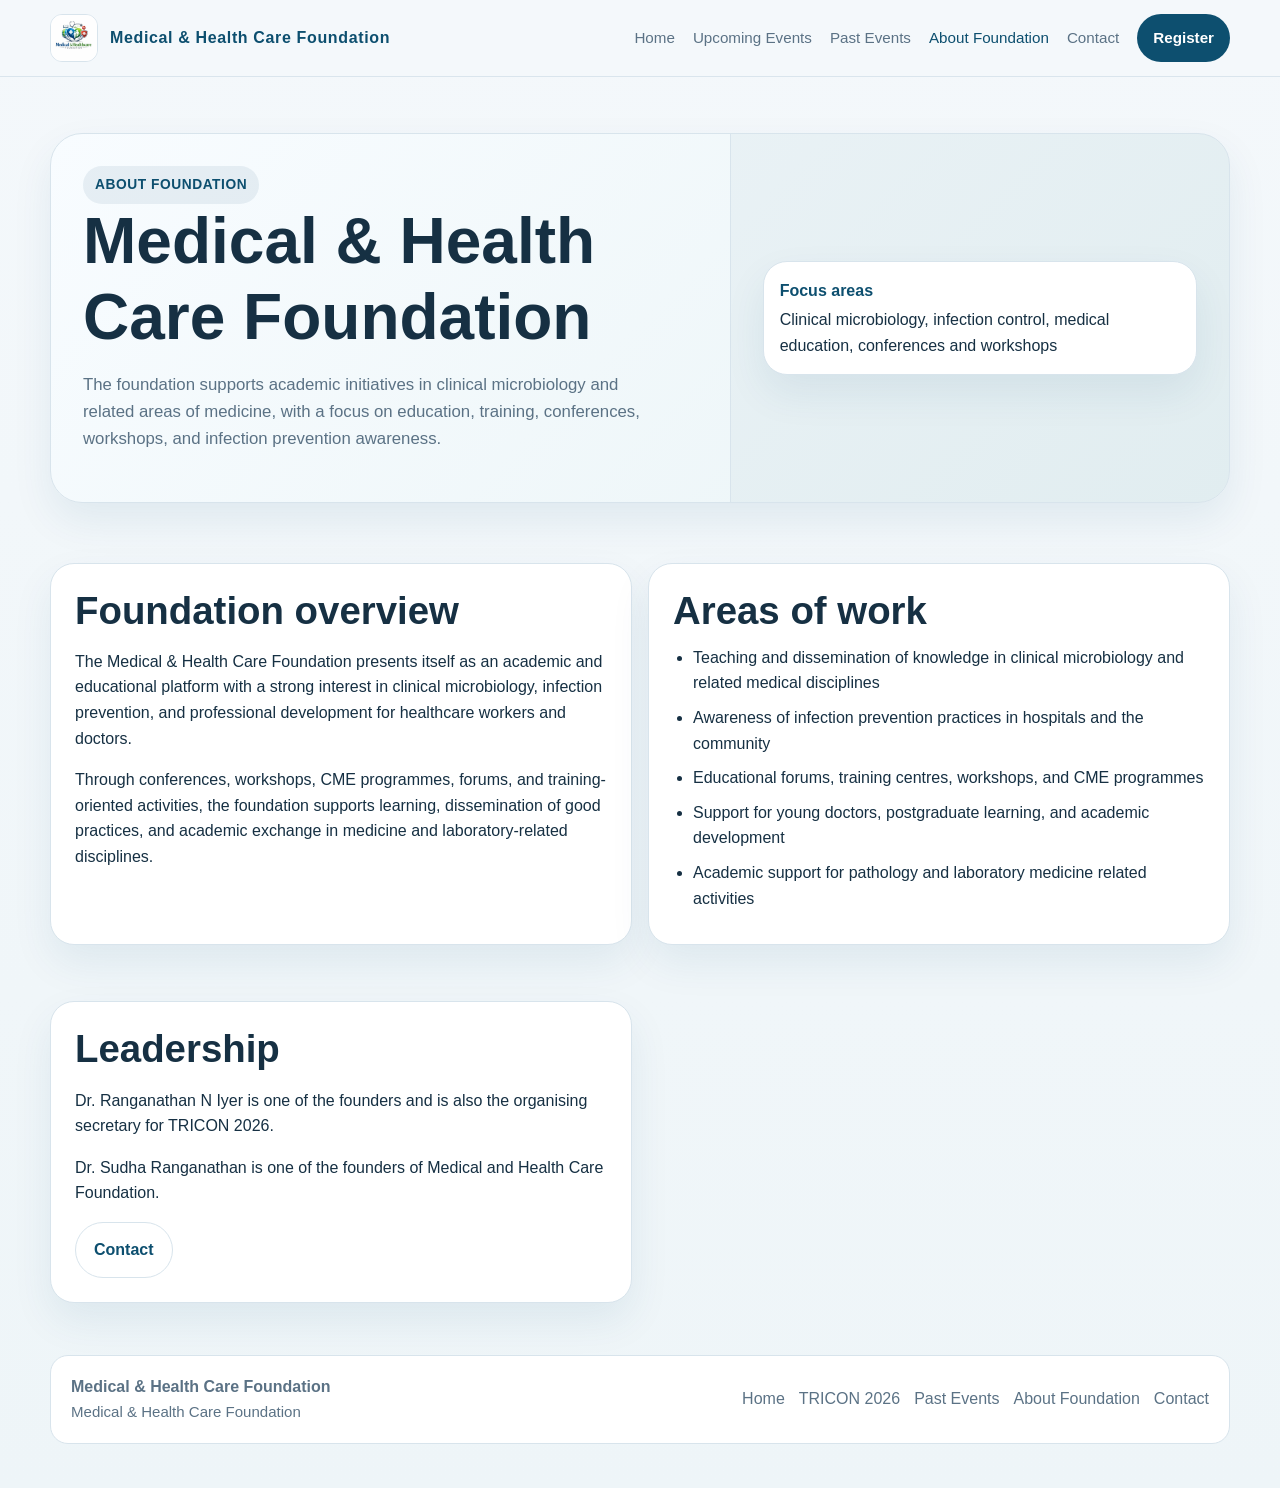
==== index.html @ 216b5c75 "Rename about-foundation.html to index.html" ====
<!DOCTYPE html>
<html lang="en">
<head>
  <meta charset="UTF-8" />
  <meta name="viewport" content="width=device-width, initial-scale=1.0" />
  <title>About Foundation</title>
  <link rel="stylesheet" href="styles.css" />
</head>
<body>
  <header class="site-header">
    <div class="container nav-wrap">
      <div class="brand">
        <img src="assets/foundation-logo.jpeg" alt="Medical &amp; Health Care Foundation logo" />
        <div class="brand-text">
          <strong>Medical & Health Care Foundation</strong>
        </div>
      </div>
      <button class="menu-toggle" id="menuToggle" aria-label="Toggle menu">☰</button>
      <nav class="nav-links" id="navLinks">
        <a href="index.html">Home</a>
        <a href="tricon-2026.html">Upcoming Events</a>
        <a href="past-events.html">Past Events</a>
        <a href="about-foundation.html" class="active">About Foundation</a>
        <a href="contact.html">Contact</a>
        <a href="https://forms.gle/6FyqQYYERFJWdzvt6" target="_blank" rel="noopener" class="nav-cta">Register</a>
      </nav>
    </div>
  </header>
  
<main>
  <section class="page-hero">
    <div class="container">
      <div class="hero-card">
        <div class="hero-copy">
          <div class="eyebrow">About Foundation</div>
          <h1>Medical &amp; Health Care Foundation</h1>
          <p class="lead">
            The foundation supports academic initiatives in clinical microbiology and related areas of medicine, with a focus on education, training, conferences, workshops, and infection prevention awareness.
          </p>
        </div>
        <div class="hero-side centered">
          
          <div class="info-card">
            <strong>Focus areas</strong>
            <div>Clinical microbiology, infection control, medical education, conferences and workshops</div>
          </div>
        </div>
      </div>
    </div>
  </section>

  <section>
    <div class="container grid-2">
      <div class="card">
        <h2>Foundation overview</h2>
        <p>
          The Medical &amp; Health Care Foundation presents itself as an academic and educational platform with a strong interest in clinical microbiology, infection prevention, and professional development for healthcare workers and doctors.
        </p>
        <p>
          Through conferences, workshops, CME programmes, forums, and training-oriented activities, the foundation supports learning, dissemination of good practices, and academic exchange in medicine and laboratory-related disciplines.
        </p>
      </div>
      <div class="card">
        <h2>Areas of work</h2>
        <ul class="clean">
          <li>Teaching and dissemination of knowledge in clinical microbiology and related medical disciplines</li>
          <li>Awareness of infection prevention practices in hospitals and the community</li>
          <li>Educational forums, training centres, workshops, and CME programmes</li>
          <li>Support for young doctors, postgraduate learning, and academic development</li>
          <li>Academic support for pathology and laboratory medicine related activities</li>
        </ul>
      </div>
    </div>
  </section>

  <section>
    <div class="container grid-2">
      <div class="card">
        <h2>Leadership</h2>
        <p>
          Dr. Ranganathan N Iyer is one of the founders and is also the organising secretary for TRICON 2026.
        </p>
          <p>
          Dr. Sudha Ranganathan is one of the founders of Medical and Health Care Foundation.
        </p>
        <div class="cta-row">
          <a class="btn btn-secondary" href="contact.html">Contact</a>
        </div>
      </div>
    </div>
  </section>
</main>

  <footer class="site-footer">
    <div class="container">
      <div class="footer-card">
        <div>
          <strong>Medical & Health Care Foundation</strong><br />
          <span class="small">Medical &amp; Health Care Foundation</span>
        </div>
        <div class="footer-links">
          <a href="index.html">Home</a>
          <a href="tricon-2026.html">TRICON 2026</a>
          <a href="past-events.html">Past Events</a>
        <a href="about-foundation.html">About Foundation</a>
          <a href="contact.html">Contact</a>
        </div>
      </div>
    </div>
  </footer>
  <script src="script.js"></script>
</body>
</html>
---- styles.css ----
:root{
  --bg:#f4f8fb;
  --surface:#ffffff;
  --surface-2:#eef5f8;
  --text:#163043;
  --muted:#5b7285;
  --line:#d8e4ec;
  --primary:#0d4f6f;
  --primary-dark:#09384d;
  --accent:#1c8f90;
  --shadow:0 18px 40px rgba(13,79,111,.08);
  --radius:24px;
  --max:1180px;
}
*{box-sizing:border-box}
html{scroll-behavior:smooth}
body{
  margin:0;
  font-family:Arial,Helvetica,sans-serif;
  background:linear-gradient(180deg,#f4f8fb 0%,#eef5f8 100%);
  color:var(--text);
  line-height:1.6;
}
a{color:inherit;text-decoration:none}
img{max-width:100%;display:block}
.container{width:min(100% - 32px,var(--max));margin:0 auto}
.site-header{
  position:sticky;top:0;z-index:1000;
  overflow:visible;
  background:rgba(244,248,251,.95);
  backdrop-filter:blur(10px);
  border-bottom:1px solid rgba(216,228,236,.95);
}
.nav-wrap{
  display:flex;align-items:center;justify-content:space-between;gap:16px;
  padding:14px 0;
}
.brand strong{display:block;font-size:1rem;letter-spacing:.04em;color:var(--primary)}
.brand span{display:block;font-size:.82rem;color:var(--muted)}
.menu-toggle{
  display:none;border:1px solid var(--line);background:var(--surface);
  padding:10px 12px;border-radius:12px;cursor:pointer
}
.nav-links{display:flex;gap:18px;align-items:center;flex-wrap:wrap}
.nav-links a{font-size:.95rem;color:var(--muted)}
.nav-links a:hover,.nav-links a.active{color:var(--primary)}
.nav-cta{
  background:var(--primary);color:#fff !important;padding:12px 16px;border-radius:999px;font-weight:700
}
.page-hero{padding:56px 0 32px}
.hero-card{
  display:grid;grid-template-columns:1.18fr .9fr;gap:24px;
  background:linear-gradient(135deg,#f8fcff 0%,#eaf4f6 100%);
  border:1px solid var(--line);border-radius:32px;overflow:hidden;box-shadow:var(--shadow)
}
.hero-copy,.hero-side{padding:32px}
.hero-side{background:rgba(13,79,111,.04);border-left:1px solid var(--line)}
.eyebrow{
  display:inline-flex;align-items:center;gap:8px;padding:8px 12px;border-radius:999px;
  background:rgba(13,79,111,.08);color:var(--primary);font-size:.86rem;font-weight:700;
  text-transform:uppercase;letter-spacing:.04em
}
h1,h2,h3,h4{margin:0 0 12px;line-height:1.18}
h1{font-size:clamp(2.2rem,5vw,4rem)}
h2{font-size:clamp(1.6rem,3vw,2.4rem)}
h3{font-size:1.18rem}
.lead{font-size:1.05rem;color:var(--muted);max-width:64ch}
.meta-row,.cta-row,.tag-row{display:flex;flex-wrap:wrap;gap:10px}
.meta-row{margin:22px 0 24px}
.pill{
  background:#fff;border:1px solid var(--line);border-radius:999px;
  padding:10px 14px;font-size:.95rem
}
.btn{
  display:inline-flex;align-items:center;justify-content:center;gap:8px;
  padding:14px 18px;border-radius:999px;font-weight:700;border:1px solid transparent;
  transition:.2s ease
}
.btn-primary{background:var(--primary);color:#fff}
.btn-primary:hover{background:var(--primary-dark)}
.btn-secondary{background:#fff;color:var(--primary);border-color:var(--line)}
.btn-secondary:hover{border-color:rgba(13,79,111,.25)}
section{padding:28px 0}
.section-head{
  display:flex;justify-content:space-between;align-items:end;gap:18px;margin-bottom:18px
}
.section-head p{margin:0;color:var(--muted);max-width:72ch}
.card,.info-card,.link-card,.faculty-card,.session,.timeline-item,.kpi-card{
  background:var(--surface);border:1px solid var(--line);border-radius:var(--radius);box-shadow:var(--shadow)
}
.card{padding:24px}
.info-card{padding:16px}
.info-card strong{display:block;color:var(--primary);margin-bottom:4px}
.kpi-grid,.grid-2,.grid-3,.grid-4,.faculty-grid,.contact-grid,.hotel-grid{
  display:grid;gap:16px
}
.kpi-grid,.grid-4,.contact-grid{grid-template-columns:repeat(4,1fr)}
.grid-3,.hotel-grid{grid-template-columns:repeat(3,1fr)}
.grid-2,.faculty-grid{grid-template-columns:repeat(2,1fr)}
.kpi-card{padding:20px}
.kpi-card strong{display:block;font-size:1.3rem;color:var(--primary);margin-bottom:6px}
.small,.muted{font-size:.94rem;color:var(--muted)}
.clean{margin:12px 0 0;padding-left:20px}
.clean li{margin-bottom:9px}
.note-list,.check-list{list-style:none;padding:0;margin:12px 0 0}
.note-list li,.check-list li{
  position:relative;padding-left:18px;margin-bottom:10px;color:var(--muted)
}
.note-list li::before,.check-list li::before{
  content:"";position:absolute;left:0;top:10px;width:7px;height:7px;border-radius:999px;background:var(--accent)
}
.subnav{
  position:sticky;top:74px;z-index:900
}
.subnav .inner{
  background:#fff;border:1px solid var(--line);border-radius:999px;padding:10px;
  display:flex;gap:8px;flex-wrap:wrap;box-shadow:var(--shadow)
}
.subnav a{padding:10px 14px;border-radius:999px;font-weight:700;font-size:.92rem;color:var(--muted)}
.subnav a:hover,.subnav a.active{background:rgba(13,79,111,.08);color:var(--primary)}
.tabs{display:flex;flex-wrap:wrap;gap:10px;margin-bottom:18px}
.tab-btn{
  border:1px solid var(--line);background:#fff;color:var(--primary);
  border-radius:999px;padding:12px 16px;font-weight:700;cursor:pointer
}
.tab-btn.active{background:var(--primary);color:#fff;border-color:var(--primary)}
.tab-panel{display:none}
.tab-panel.active{display:block}
.session-list{display:grid;gap:14px}
.session{padding:18px;background:#fbfdff}
.session strong{display:block;color:var(--primary);margin-bottom:6px}
.session small{display:block;color:var(--accent);font-weight:700;margin-bottom:6px}
.badge{
  display:inline-flex;padding:8px 12px;border-radius:999px;background:rgba(28,143,144,.12);
  color:var(--accent);font-weight:700;font-size:.85rem;margin-bottom:10px
}
.table-wrap{overflow:auto;border:1px solid var(--line);border-radius:20px;margin-top:14px}
table{width:100%;min-width:860px;border-collapse:collapse;background:#fff}
th,td{padding:14px 16px;border-bottom:1px solid var(--line);text-align:left;font-size:.95rem;vertical-align:top}
th{background:var(--surface-2);color:var(--primary)}
.timeline{display:grid;gap:14px}
.timeline-item{padding:18px}
.timeline-item strong{display:block;color:var(--primary);margin-bottom:6px}
.timeline-item .date{display:inline-block;margin-bottom:8px;padding:6px 10px;border-radius:999px;background:rgba(13,79,111,.08);color:var(--primary);font-size:.85rem;font-weight:700}
.hero-side .info-card + .info-card{margin-top:12px}
.footer-card{
  display:flex;justify-content:space-between;align-items:center;flex-wrap:wrap;gap:14px;
  background:#fff;border:1px solid var(--line);border-radius:18px;padding:18px 20px
}
.footer-links{display:flex;gap:14px;flex-wrap:wrap}
.site-footer{padding:24px 0 44px;color:var(--muted)}
.quote{
  border-left:4px solid var(--accent);padding-left:14px;color:var(--muted);margin:14px 0 0
}
.hero-title-split{display:grid;gap:10px}
@media (max-width:1000px){
  .hero-card,.kpi-grid,.grid-2,.grid-3,.grid-4,.faculty-grid,.contact-grid,.hotel-grid{grid-template-columns:1fr 1fr}
}
@media (max-width:760px){
  .menu-toggle{display:inline-flex; margin-left:auto; flex-shrink:0}
  .nav-wrap{flex-wrap:nowrap; align-items:center}
  .brand{flex:1 1 auto; min-width:0}
  .brand-text strong{font-size:.92rem; line-height:1.15}
  .brand-text span{font-size:.72rem; white-space:nowrap; overflow:hidden; text-overflow:ellipsis}
  .nav-links{display:none;width:100%;flex-direction:column;align-items:stretch;padding-top:8px}
  .nav-links.open{display:flex; position:absolute; left:16px; right:16px; top:100%; background:#fff; border:1px solid var(--line); border-radius:18px; padding:12px; box-shadow:var(--shadow)}
  .nav-cta{text-align:center;width:100%}
  .hero-card,.kpi-grid,.grid-2,.grid-3,.grid-4,.faculty-grid,.contact-grid,.hotel-grid{grid-template-columns:1fr}
  .hero-side{border-left:0;border-top:1px solid var(--line)}
  .section-head{flex-direction:column;align-items:start}
  .subnav{top:66px}
  table{min-width:700px}
}


.brand{display:flex;align-items:center;gap:12px;min-width:0}
.brand img{
  width:48px;height:48px;object-fit:cover;border-radius:12px;
  border:1px solid var(--line);background:#fff;flex-shrink:0
}
.brand-text{min-width:0}
.hero-logo{
  width:min(240px, 70%);
  border-radius:24px;
  background:#fff;
  border:1px solid var(--line);
  padding:10px;
  box-shadow:var(--shadow);
  margin-left:auto;
  margin-right:auto;
}
.hero-side.centered{
  display:flex;
  flex-direction:column;
  justify-content:center;
}
@media (max-width:760px){
  .brand img{width:42px;height:42px}
  .hero-logo{width:min(220px, 78%)}
}
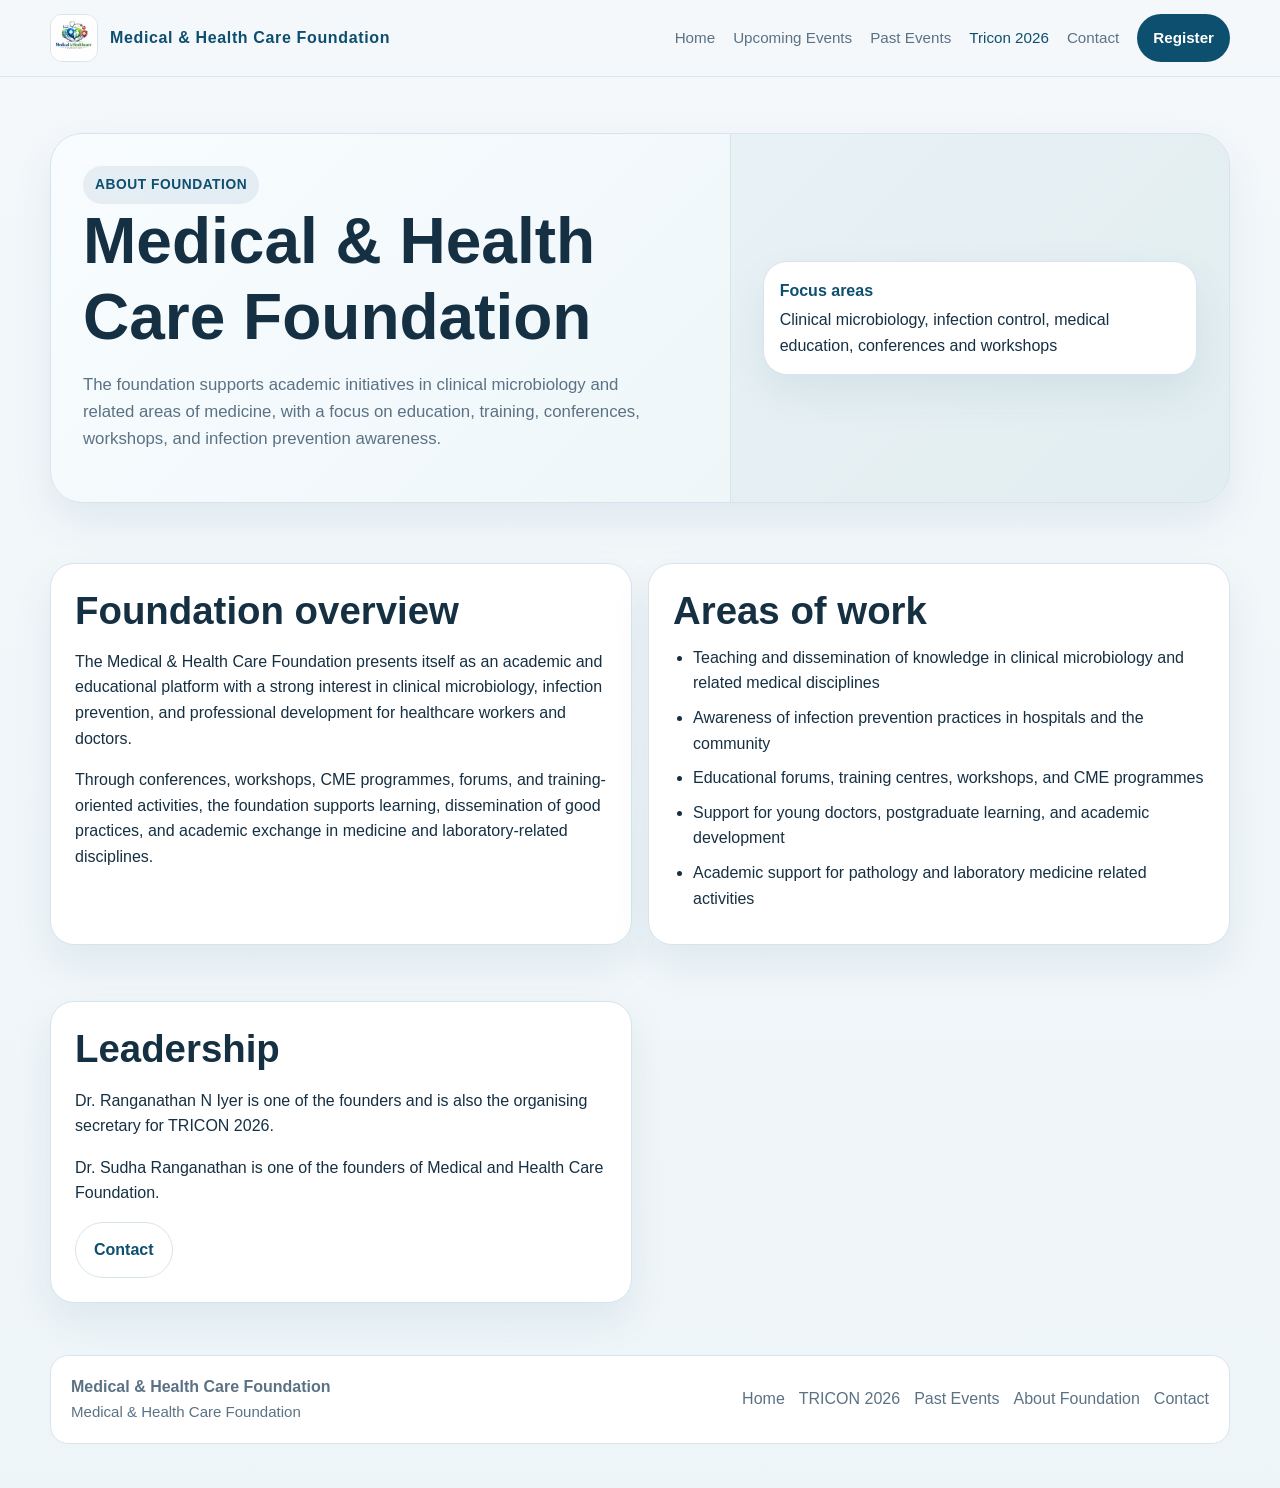
==== commit 1bfc0191: "Update index.html" ====
--- a/index.html
+++ b/index.html
@@ -20,7 +20,7 @@
         <a href="index.html">Home</a>
         <a href="tricon-2026.html">Upcoming Events</a>
         <a href="past-events.html">Past Events</a>
-        <a href="about-foundation.html" class="active">About Foundation</a>
+        <a href="tricon.html" class="active">Tricon 2026</a>
         <a href="contact.html">Contact</a>
         <a href="https://forms.gle/6FyqQYYERFJWdzvt6" target="_blank" rel="noopener" class="nav-cta">Register</a>
       </nav>
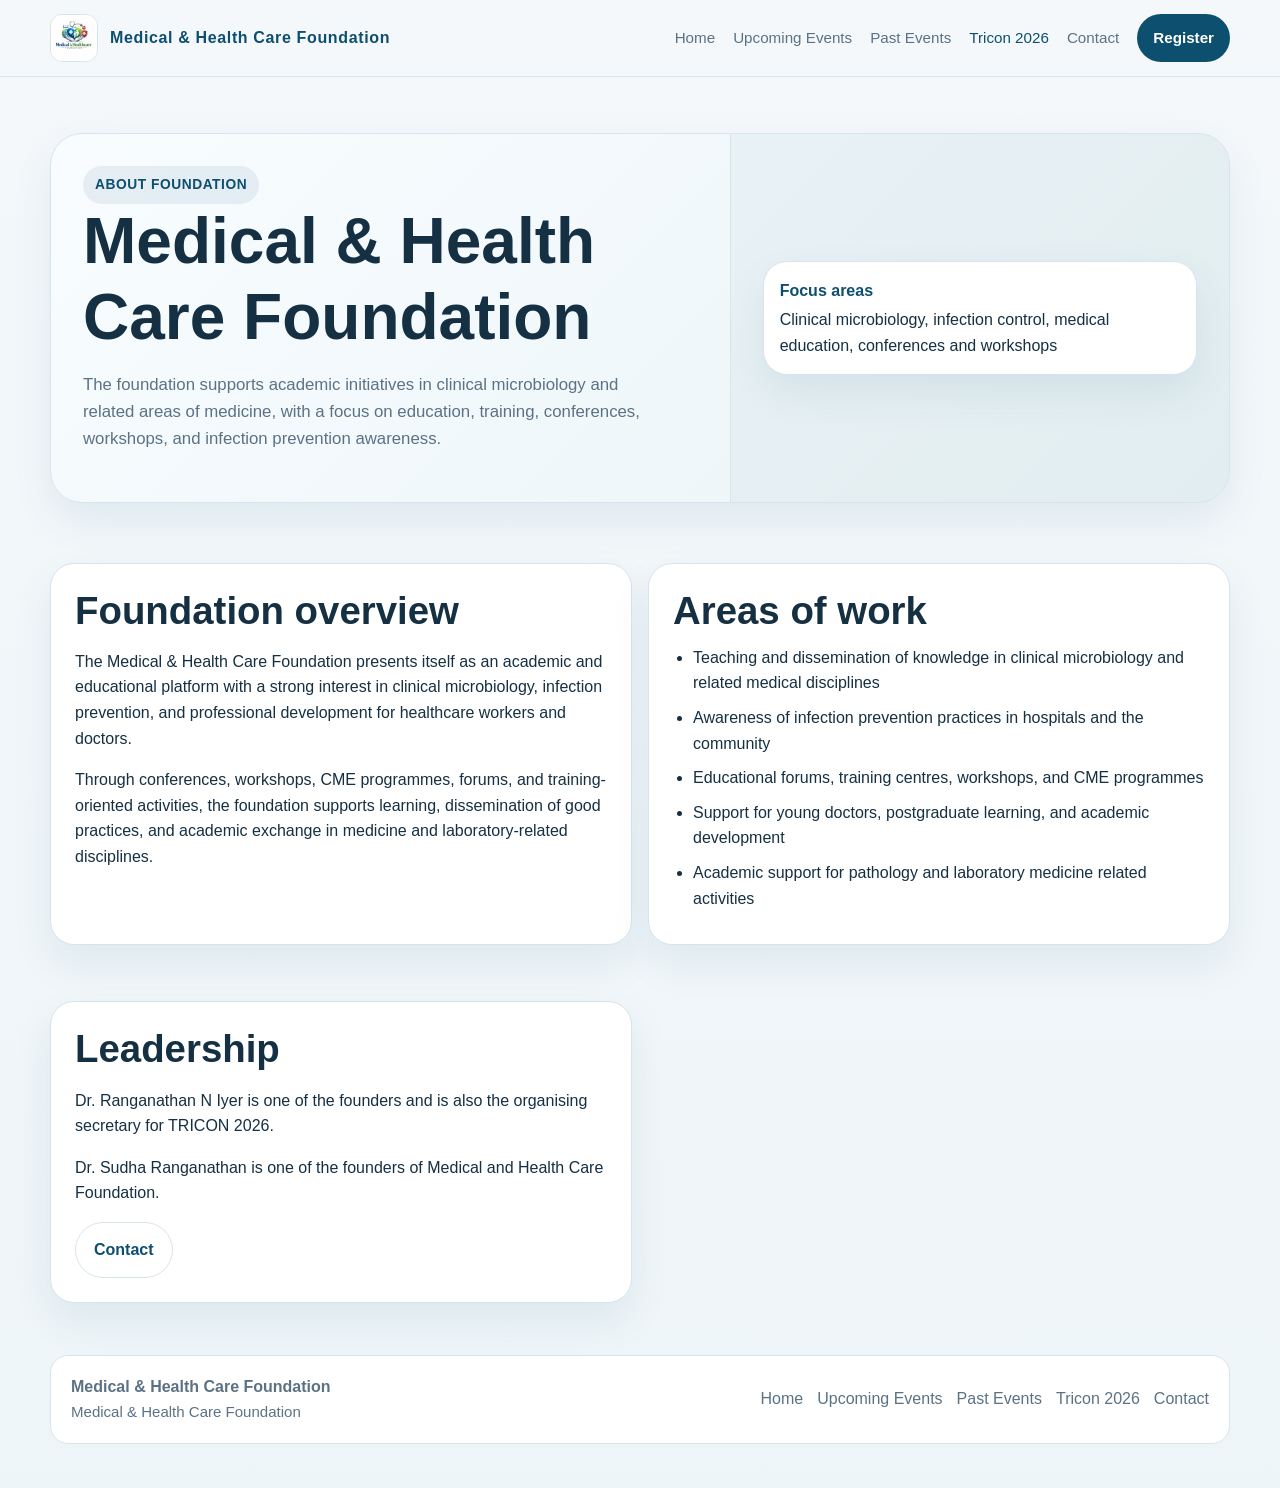
==== commit 3939e6f8: "Update index.html" ====
--- a/index.html
+++ b/index.html
@@ -99,11 +99,11 @@
           <span class="small">Medical &amp; Health Care Foundation</span>
         </div>
         <div class="footer-links">
-          <a href="index.html">Home</a>
-          <a href="tricon-2026.html">TRICON 2026</a>
-          <a href="past-events.html">Past Events</a>
-        <a href="about-foundation.html">About Foundation</a>
-          <a href="contact.html">Contact</a>
+        <a href="index.html">Home</a>
+        <a href="tricon-2026.html">Upcoming Events</a>
+        <a href="past-events.html">Past Events</a>
+        <a href="tricon.html" class="active">Tricon 2026</a>
+        <a href="contact.html">Contact</a>
         </div>
       </div>
     </div>
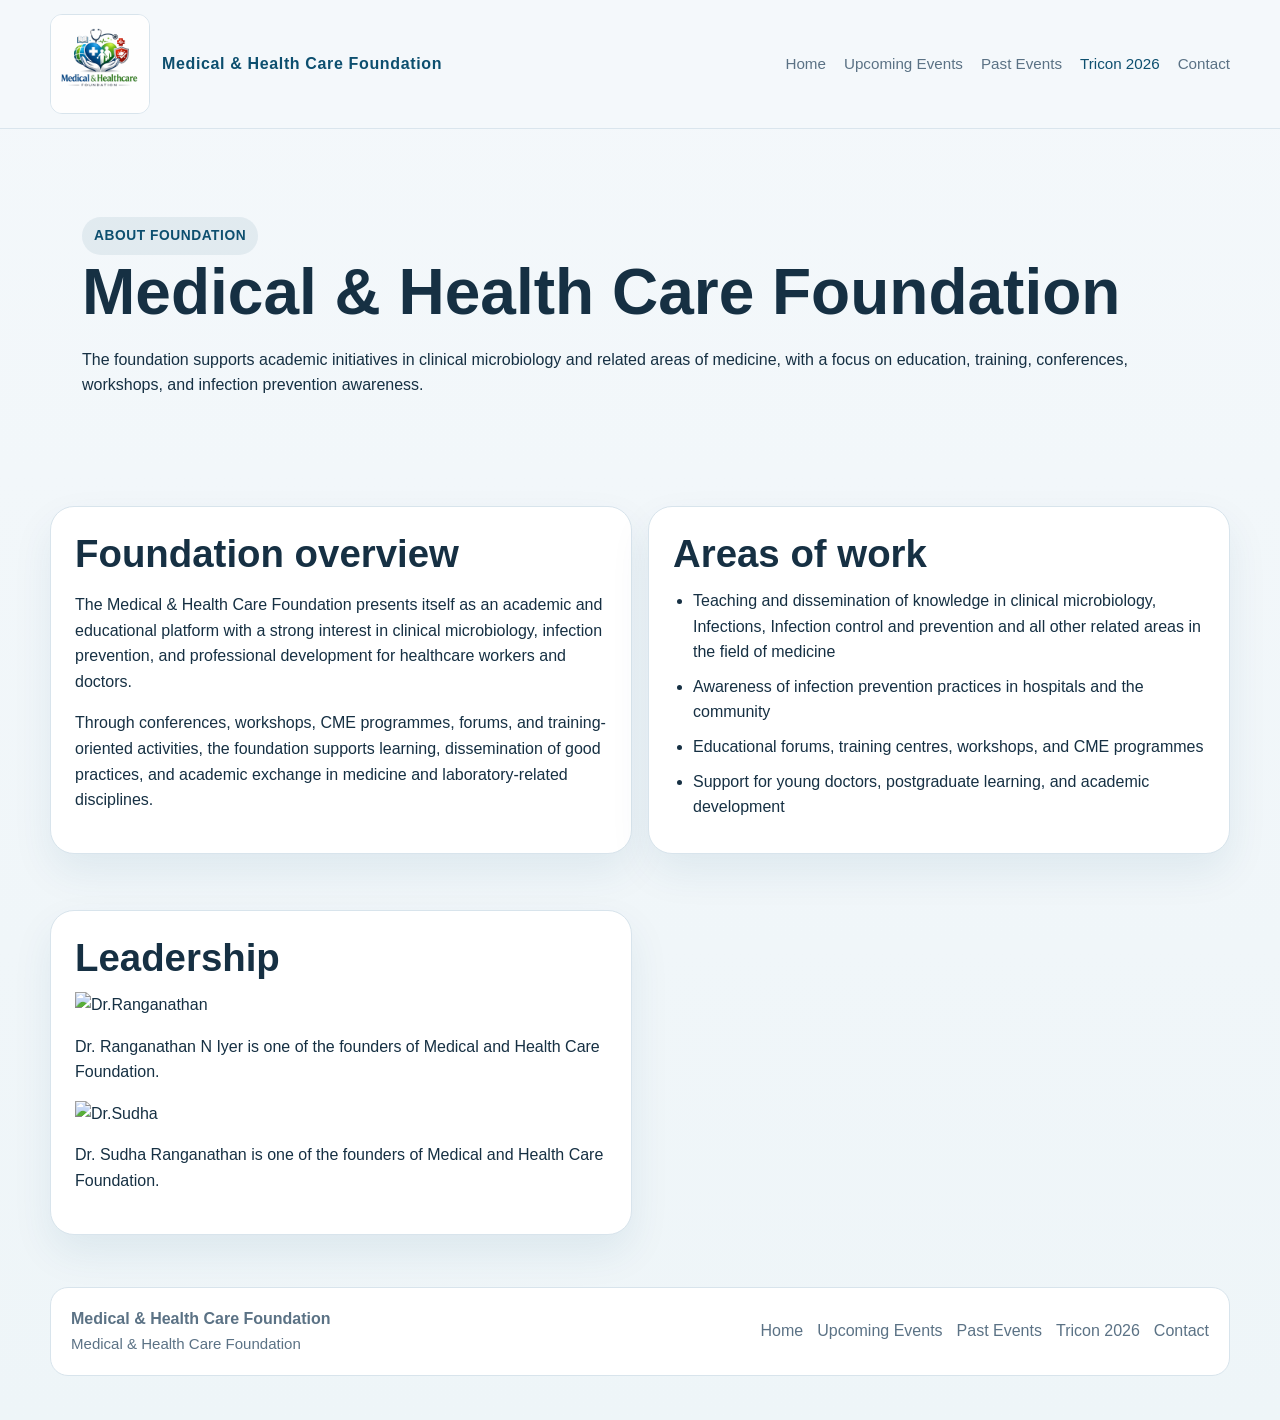
==== commit a9c8a301: "Update index.html" ====
--- a/index.html
+++ b/index.html
@@ -22,7 +22,6 @@
         <a href="past-events.html">Past Events</a>
         <a href="tricon.html" class="active">Tricon 2026</a>
         <a href="contact.html">Contact</a>
-        <a href="https://forms.gle/6FyqQYYERFJWdzvt6" target="_blank" rel="noopener" class="nav-cta">Register</a>
       </nav>
     </div>
   </header>
@@ -30,22 +29,14 @@
 <main>
   <section class="page-hero">
     <div class="container">
-      <div class="hero-card">
+
         <div class="hero-copy">
           <div class="eyebrow">About Foundation</div>
           <h1>Medical &amp; Health Care Foundation</h1>
-          <p class="lead">
+          <p>
             The foundation supports academic initiatives in clinical microbiology and related areas of medicine, with a focus on education, training, conferences, workshops, and infection prevention awareness.
           </p>
         </div>
-        <div class="hero-side centered">
-          
-          <div class="info-card">
-            <strong>Focus areas</strong>
-            <div>Clinical microbiology, infection control, medical education, conferences and workshops</div>
-          </div>
-        </div>
-      </div>
     </div>
   </section>
 
@@ -63,11 +54,12 @@
       <div class="card">
         <h2>Areas of work</h2>
         <ul class="clean">
-          <li>Teaching and dissemination of knowledge in clinical microbiology and related medical disciplines</li>
+          <li>Teaching and dissemination of knowledge in clinical microbiology, Infections,
+Infection control and prevention and all other related areas in the field of
+medicine</li>
           <li>Awareness of infection prevention practices in hospitals and the community</li>
           <li>Educational forums, training centres, workshops, and CME programmes</li>
           <li>Support for young doctors, postgraduate learning, and academic development</li>
-          <li>Academic support for pathology and laboratory medicine related activities</li>
         </ul>
       </div>
     </div>
@@ -77,15 +69,14 @@
     <div class="container grid-2">
       <div class="card">
         <h2>Leadership</h2>
+        <img src="assets/drranganathan.jpg" alt="Dr.Ranganathan" />
         <p>
-          Dr. Ranganathan N Iyer is one of the founders and is also the organising secretary for TRICON 2026.
+          Dr. Ranganathan N Iyer is one of the founders of Medical and Health Care Foundation.
         </p>
+        <img src="assets/Drsudha.jpg" alt="Dr.Sudha" />
           <p>
           Dr. Sudha Ranganathan is one of the founders of Medical and Health Care Foundation.
         </p>
-        <div class="cta-row">
-          <a class="btn btn-secondary" href="contact.html">Contact</a>
-        </div>
       </div>
     </div>
   </section>
--- a/styles.css
+++ b/styles.css
@@ -176,7 +176,7 @@
 
 .brand{display:flex;align-items:center;gap:12px;min-width:0}
 .brand img{
-  width:48px;height:48px;object-fit:cover;border-radius:12px;
+  width:100px;height:100px;object-fit:cover;border-radius:12px;
   border:1px solid var(--line);background:#fff;flex-shrink:0
 }
 .brand-text{min-width:0}
@@ -196,6 +196,6 @@
   justify-content:center;
 }
 @media (max-width:760px){
-  .brand img{width:42px;height:42px}
+  .brand img{width:72px;height:72px}
   .hero-logo{width:min(220px, 78%)}
 }
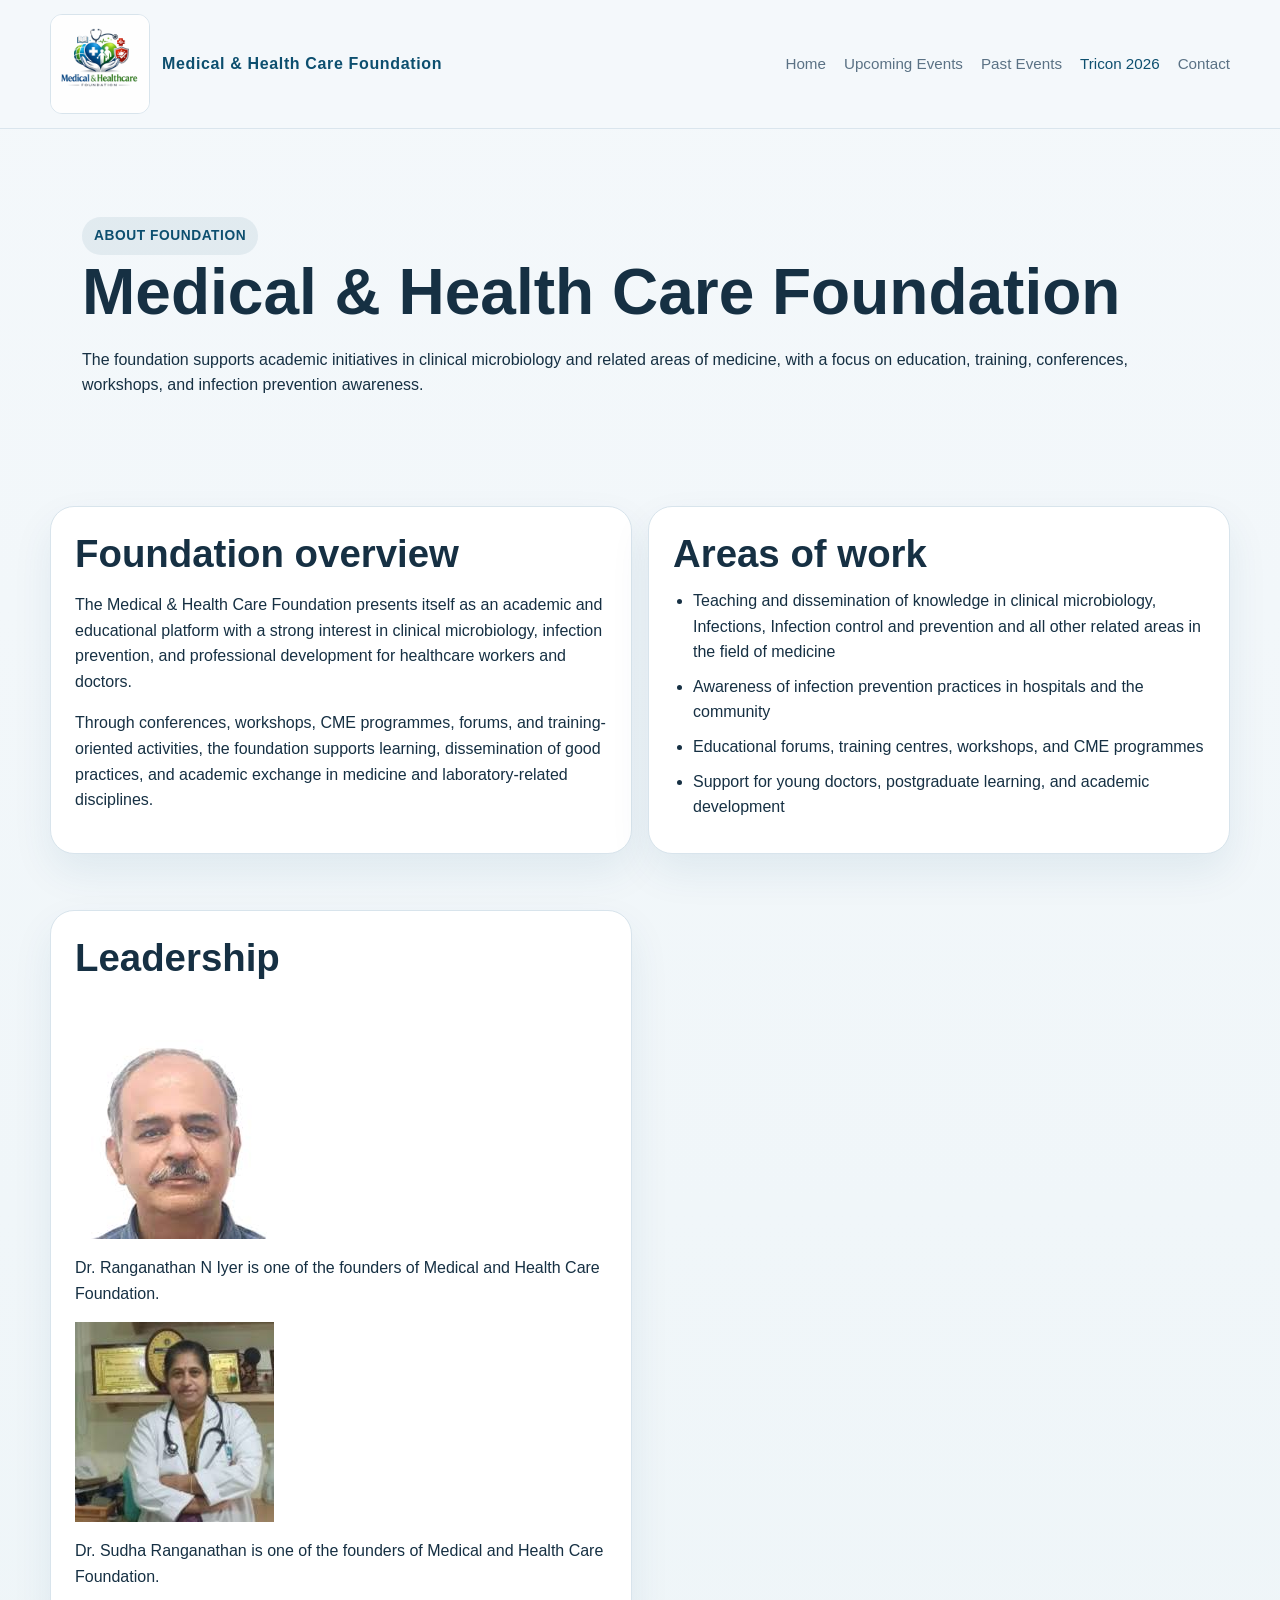
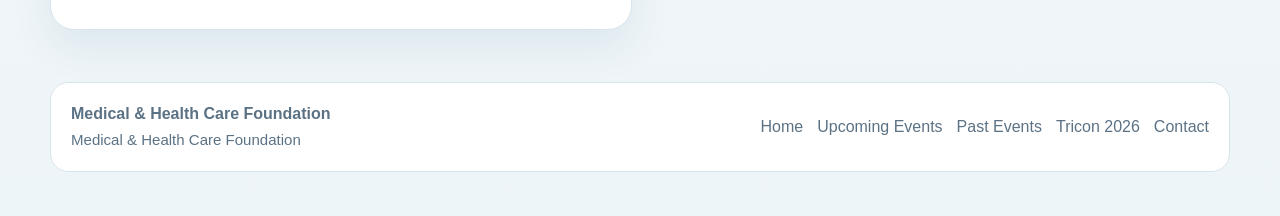
==== commit 8b635c11: "Update index.html" ====
--- a/index.html
+++ b/index.html
@@ -18,9 +18,9 @@
       <button class="menu-toggle" id="menuToggle" aria-label="Toggle menu">☰</button>
       <nav class="nav-links" id="navLinks">
         <a href="index.html">Home</a>
-        <a href="tricon-2026.html">Upcoming Events</a>
+        <a href="tricon.html">Upcoming Events</a>
         <a href="past-events.html">Past Events</a>
-        <a href="tricon.html" class="active">Tricon 2026</a>
+        <a href="tricon-2026.html" class="active">Tricon 2026</a>
         <a href="contact.html">Contact</a>
       </nav>
     </div>
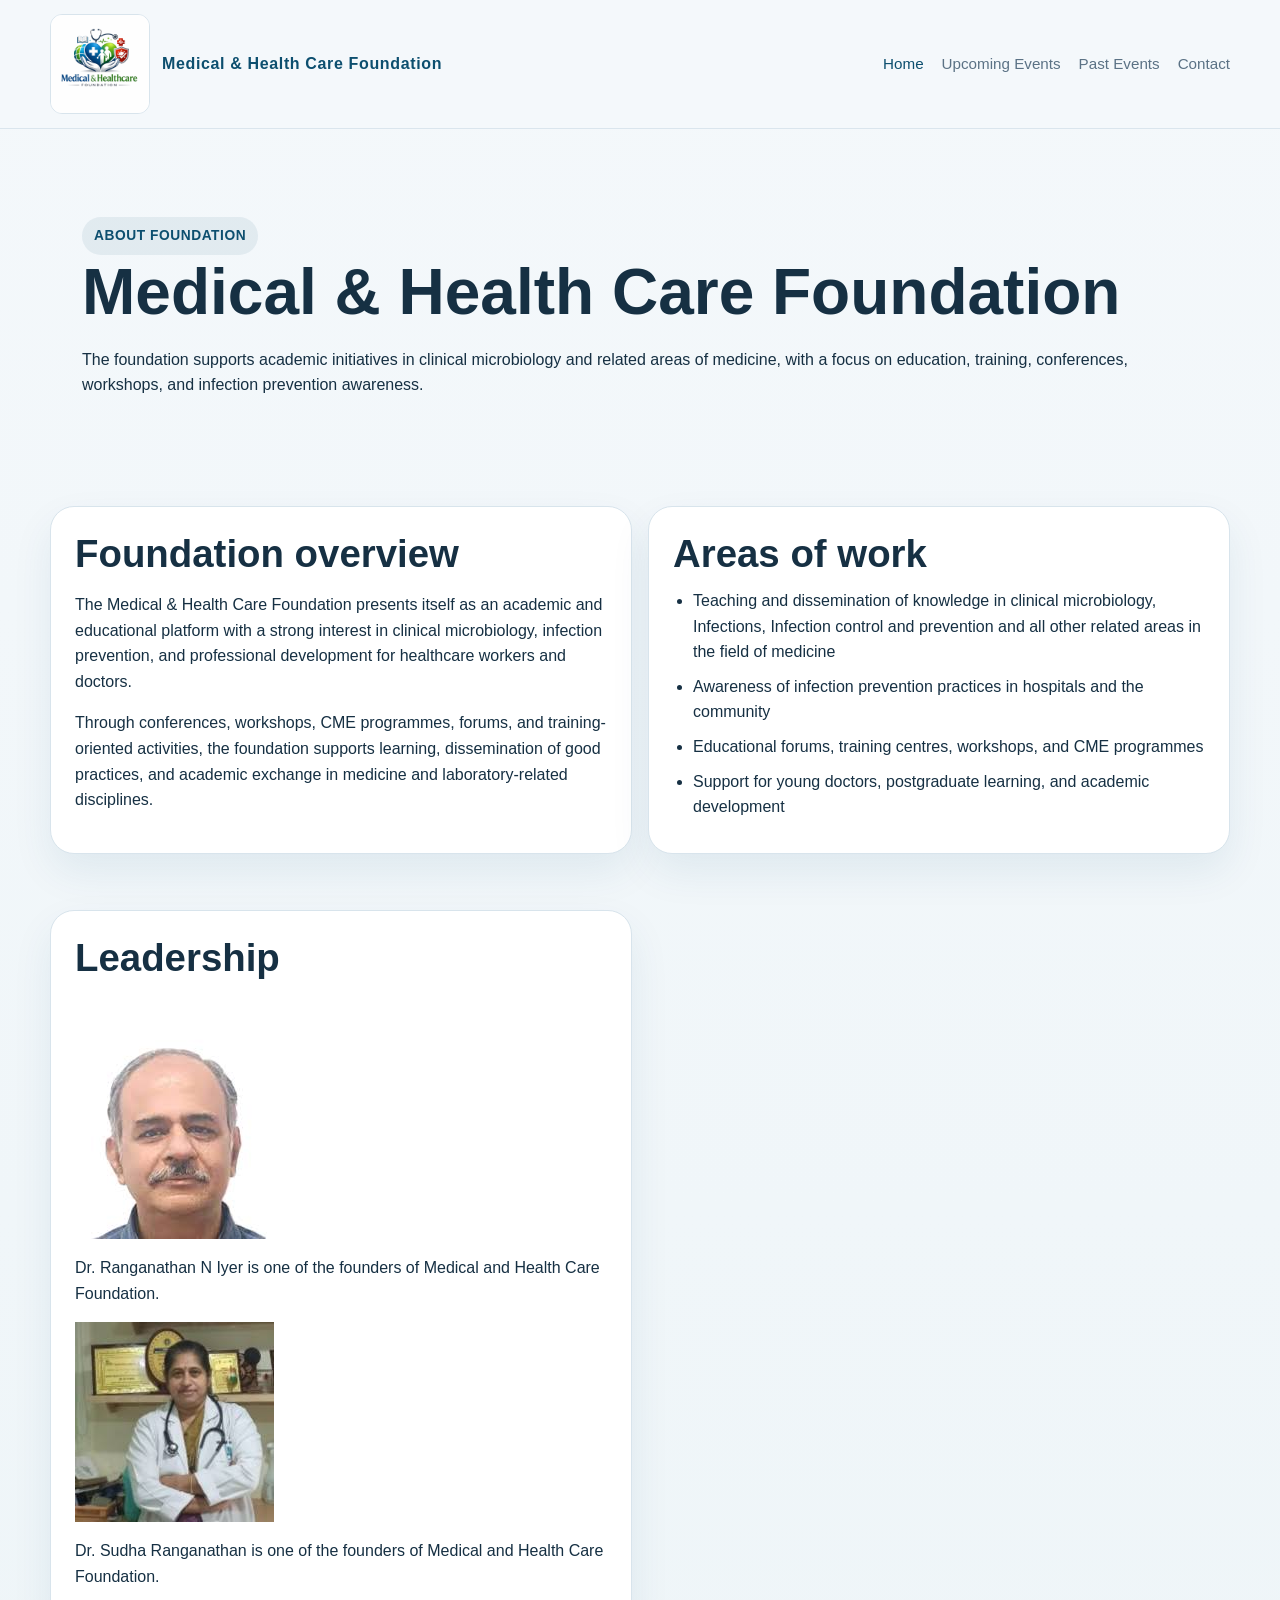
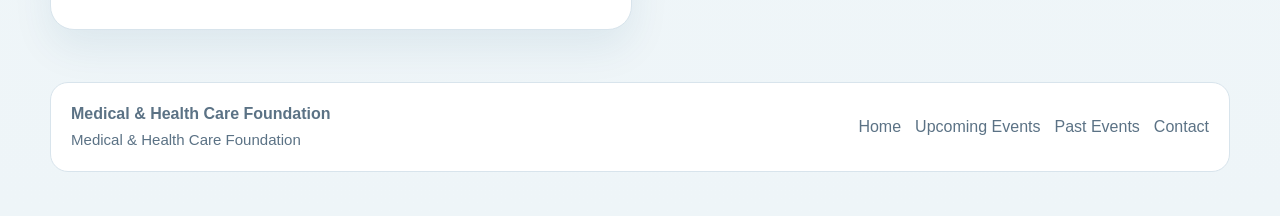
==== commit a5aa4f39: "Feature K.S. Ratnakar Memorial Lecture; retire TRICON 2026 At the Foundation's request:  - Upcoming " ====
--- a/index.html
+++ b/index.html
@@ -3,7 +3,7 @@
 <head>
   <meta charset="UTF-8" />
   <meta name="viewport" content="width=device-width, initial-scale=1.0" />
-  <title>About Foundation</title>
+  <title>About Foundation | Medical &amp; Health Care Foundation</title>
   <link rel="stylesheet" href="styles.css" />
 </head>
 <body>
@@ -17,10 +17,9 @@
       </div>
       <button class="menu-toggle" id="menuToggle" aria-label="Toggle menu">☰</button>
       <nav class="nav-links" id="navLinks">
-        <a href="index.html">Home</a>
+        <a href="index.html" class="active">Home</a>
         <a href="tricon.html">Upcoming Events</a>
         <a href="past-events.html">Past Events</a>
-        <a href="tricon-2026.html" class="active">Tricon 2026</a>
         <a href="contact.html">Contact</a>
       </nav>
     </div>
@@ -90,10 +89,9 @@
           <span class="small">Medical &amp; Health Care Foundation</span>
         </div>
         <div class="footer-links">
-        <a href="index.html">Home</a>
-        <a href="tricon-2026.html">Upcoming Events</a>
+        <a href="index.html" class="active">Home</a>
+        <a href="tricon.html">Upcoming Events</a>
         <a href="past-events.html">Past Events</a>
-        <a href="tricon.html" class="active">Tricon 2026</a>
         <a href="contact.html">Contact</a>
         </div>
       </div>
